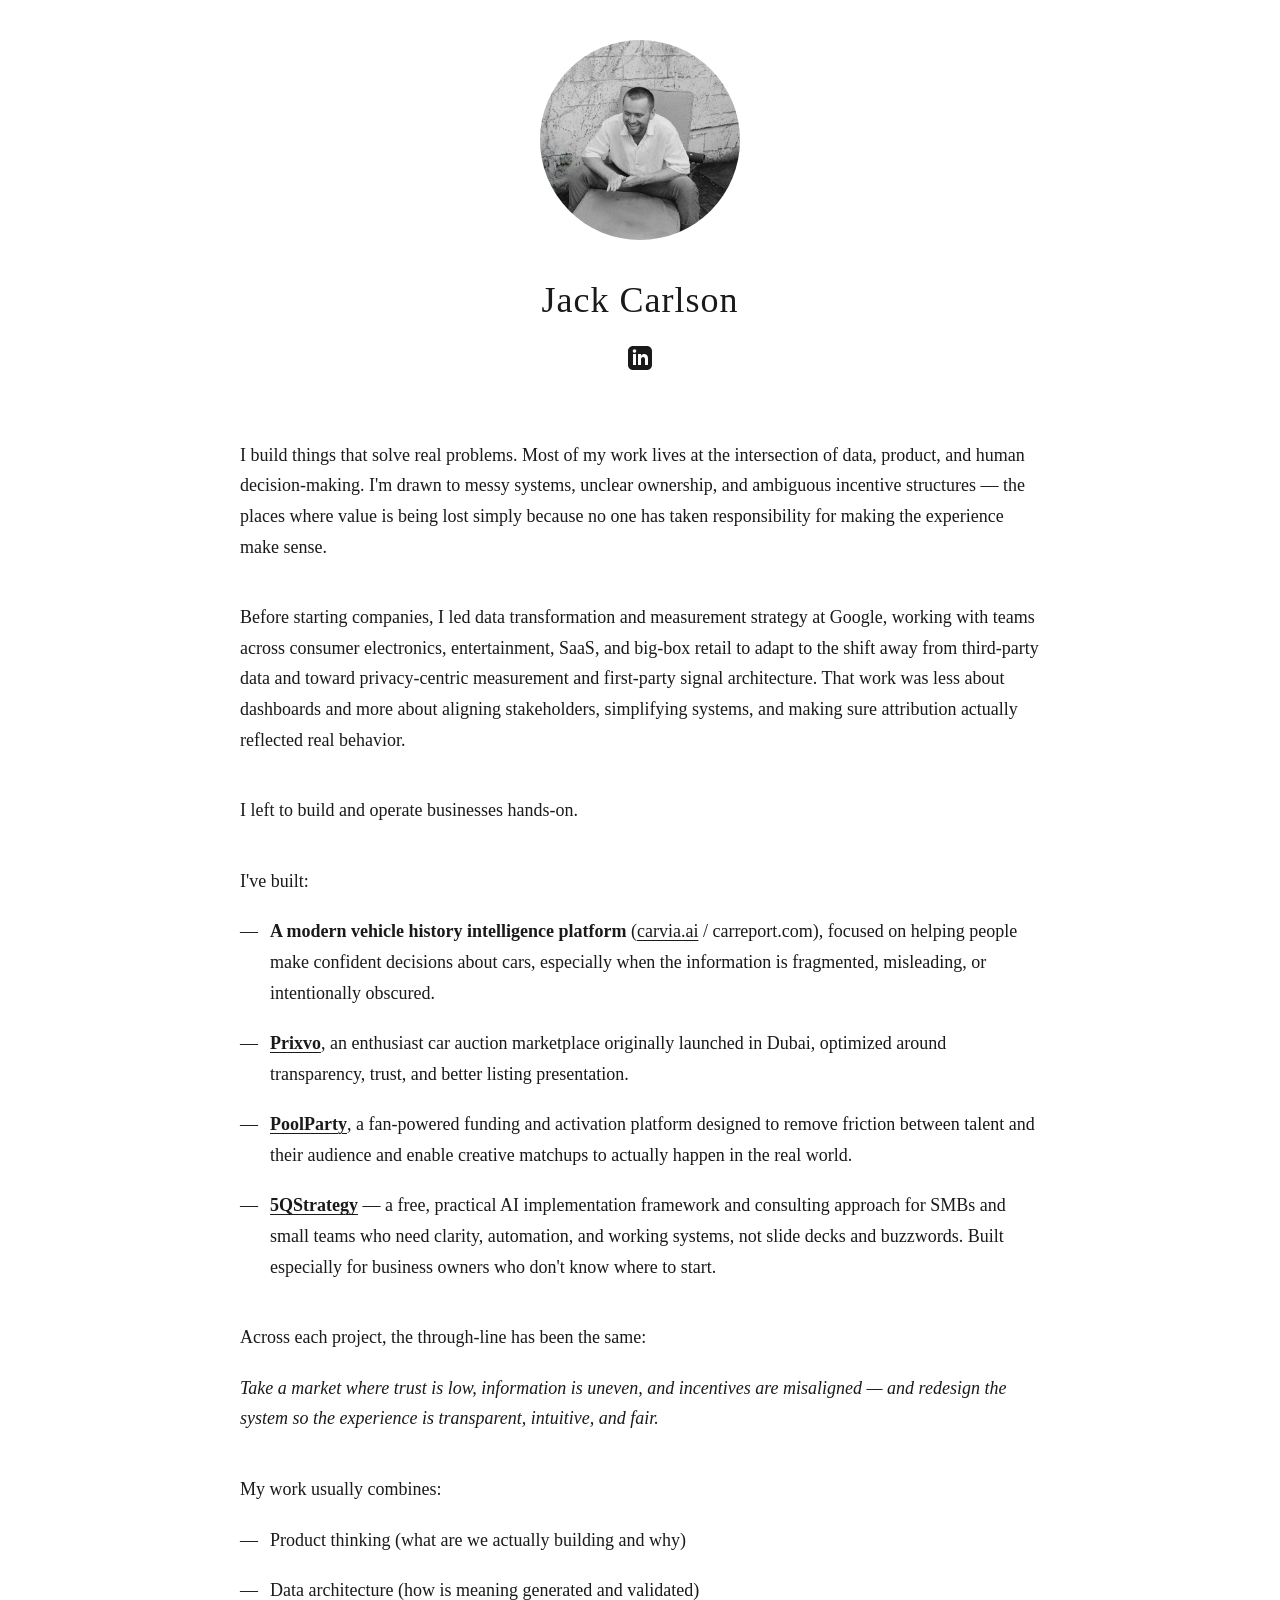
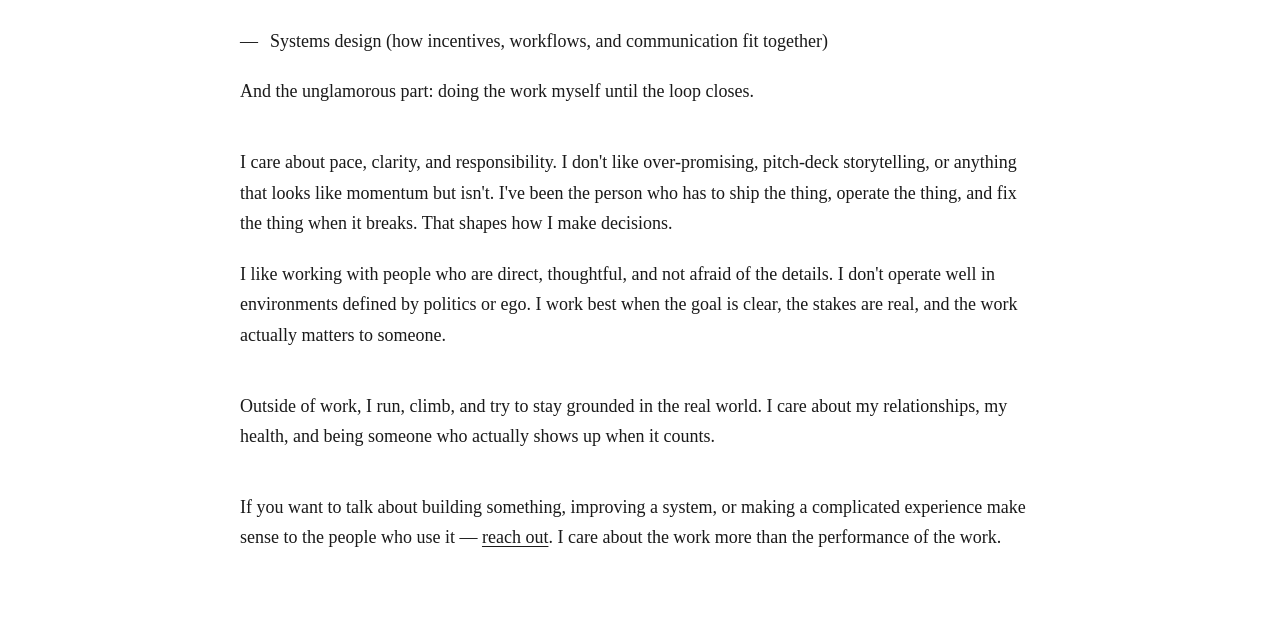
==== index.html @ dcb844e3 "Initial portfolio site" ====
<!DOCTYPE html>
<html lang="en">
  <head>
    <meta charset="UTF-8" />
    <meta name="viewport" content="width=device-width, initial-scale=1.0" />
    <title>Jack Carlson</title>
    <link rel="stylesheet" href="styles.css" />
  </head>
  <body>
    <header>
      <img src="images/jack-headshot.jpg" alt="Jack Carlson" class="headshot" />
      <h1>Jack Carlson</h1>
      <a
        href="https://www.linkedin.com/in/jackyoungcarlson/"
        target="_blank"
        rel="noopener noreferrer"
        class="linkedin-link"
        aria-label="LinkedIn profile"
      >
        <svg
          xmlns="http://www.w3.org/2000/svg"
          width="24"
          height="24"
          viewBox="0 0 24 24"
          fill="currentColor"
          class="linkedin-icon"
        >
          <path
            d="M19 0h-14c-2.761 0-5 2.239-5 5v14c0 2.761 2.239 5 5 5h14c2.762 0 5-2.239 5-5v-14c0-2.761-2.238-5-5-5zm-11 19h-3v-11h3v11zm-1.5-12.268c-.966 0-1.75-.79-1.75-1.764s.784-1.764 1.75-1.764 1.75.79 1.75 1.764-.783 1.764-1.75 1.764zm13.5 12.268h-3v-5.604c0-3.368-4-3.113-4 0v5.604h-3v-11h3v1.765c1.396-2.586 7-2.777 7 2.476v6.759z"
          />
        </svg>
      </a>
    </header>

    <main>
      <section class="intro">
        <p>
          I build things that solve real problems. Most of my work lives at the
          intersection of data, product, and human decision-making. I'm drawn to
          messy systems, unclear ownership, and ambiguous incentive structures —
          the places where value is being lost simply because no one has taken
          responsibility for making the experience make sense.
        </p>
      </section>

      <section class="experience">
        <p>
          Before starting companies, I led data transformation and measurement
          strategy at Google, working with teams across consumer electronics,
          entertainment, SaaS, and big-box retail to adapt to the shift away
          from third-party data and toward privacy-centric measurement and
          first-party signal architecture. That work was less about dashboards
          and more about aligning stakeholders, simplifying systems, and making
          sure attribution actually reflected real behavior.
        </p>
      </section>

      <section class="transition">
        <p>I left to build and operate businesses hands-on.</p>
      </section>

      <section class="projects">
        <p>I've built:</p>
        <ul>
          <li>
            <strong>A modern vehicle history intelligence platform</strong>
            (<a
              href="https://carvia.ai"
              target="_blank"
              rel="noopener noreferrer"
              >carvia.ai</a
            >
            / carreport.com), focused on helping people make confident decisions
            about cars, especially when the information is fragmented,
            misleading, or intentionally obscured.
          </li>
          <li>
            <strong
              ><a
                href="https://prixvo.com"
                target="_blank"
                rel="noopener noreferrer"
                >Prixvo</a
              ></strong
            >, an enthusiast car auction marketplace originally launched in
            Dubai, optimized around transparency, trust, and better listing
            presentation.
          </li>
          <li>
            <strong
              ><a
                href="https://gopoolparty.com"
                target="_blank"
                rel="noopener noreferrer"
                >PoolParty</a
              ></strong
            >, a fan-powered funding and activation platform designed to remove
            friction between talent and their audience and enable creative
            matchups to actually happen in the real world.
          </li>
          <li>
            <strong
              ><a
                href="https://5qstrategy.com"
                target="_blank"
                rel="noopener noreferrer"
                >5QStrategy</a
              ></strong
            >
            — a free, practical AI implementation framework and consulting approach
            for SMBs and small teams who need clarity, automation, and
            working systems, not slide decks and buzzwords. Built especially for business owners who don't know where to start.
          </li>
        </ul>
      </section>

      <section class="through-line">
        <p>Across each project, the through-line has been the same:</p>
        <p class="emphasis">
          Take a market where trust is low, information is uneven, and
          incentives are misaligned — and redesign the system so the experience
          is transparent, intuitive, and fair.
        </p>
      </section>

      <section class="work-approach">
        <p>My work usually combines:</p>
        <ul>
          <li>Product thinking (what are we actually building and why)</li>
          <li>Data architecture (how is meaning generated and validated)</li>
          <li>
            Systems design (how incentives, workflows, and communication fit
            together)
          </li>
        </ul>
        <p>
          And the unglamorous part: doing the work myself until the loop closes.
        </p>
      </section>

      <section class="values">
        <p>
          I care about pace, clarity, and responsibility. I don't like
          over-promising, pitch-deck storytelling, or anything that looks like
          momentum but isn't. I've been the person who has to ship the thing,
          operate the thing, and fix the thing when it breaks. That shapes how I
          make decisions.
        </p>
        <p>
          I like working with people who are direct, thoughtful, and not afraid
          of the details. I don't operate well in environments defined by
          politics or ego. I work best when the goal is clear, the stakes are
          real, and the work actually matters to someone.
        </p>
      </section>

      <section class="personal">
        <p>
          Outside of work, I run, climb, and try to stay grounded in the real
          world. I care about my relationships, my health, and being someone who
          actually shows up when it counts.
        </p>
      </section>

      <section class="contact">
        <p>
          If you want to talk about building something, improving a system, or
          making a complicated experience make sense to the people who use it —
          <a href="mailto:me@jackyoungcarlson.com">reach out</a>. I care about
          the work more than the performance of the work.
        </p>
      </section>
    </main>
  </body>
</html>
---- styles.css ----
* {
    margin: 0;
    padding: 0;
    box-sizing: border-box;
}

body {
    font-family: Georgia, "Times New Roman", serif;
    color: #1a1a1a;
    background-color: #fff;
    line-height: 1.7;
    font-size: 18px;
    padding: 40px 20px;
}

header {
    text-align: center;
    margin-bottom: 60px;
}

.headshot {
    width: 200px;
    height: 200px;
    border-radius: 50%;
    object-fit: cover;
    margin-bottom: 30px;
    display: block;
    margin-left: auto;
    margin-right: auto;
}

h1 {
    font-size: 36px;
    font-weight: normal;
    letter-spacing: 1px;
    margin-bottom: 15px;
}

.linkedin-link {
    display: inline-block;
    text-decoration: none;
    color: #1a1a1a;
    transition: opacity 0.2s ease;
}

.linkedin-link:hover {
    opacity: 0.7;
    text-decoration: none;
}

.linkedin-icon {
    display: block;
    margin: 0 auto;
}

main {
    max-width: 800px;
    margin: 0 auto;
}

section {
    margin-bottom: 40px;
}

p {
    margin-bottom: 20px;
    text-align: left;
}

p:last-child {
    margin-bottom: 0;
}

ul {
    list-style: none;
    margin-left: 0;
    margin-bottom: 20px;
}

ul li {
    margin-bottom: 20px;
    padding-left: 30px;
    position: relative;
}

ul li:before {
    content: "—";
    position: absolute;
    left: 0;
    color: #1a1a1a;
}

.emphasis {
    font-style: italic;
    margin-top: 15px;
}

a {
    color: #1a1a1a;
    text-decoration: underline;
    text-decoration-thickness: 1px;
    text-underline-offset: 3px;
}

a:hover {
    text-decoration-thickness: 2px;
}

@media (max-width: 768px) {
    body {
        font-size: 16px;
        padding: 30px 15px;
    }

    .headshot {
        width: 150px;
        height: 150px;
        margin-bottom: 25px;
    }

    h1 {
        font-size: 28px;
    }

    .linkedin-icon {
        width: 20px;
        height: 20px;
    }

    main {
        max-width: 100%;
    }

    section {
        margin-bottom: 35px;
    }
}
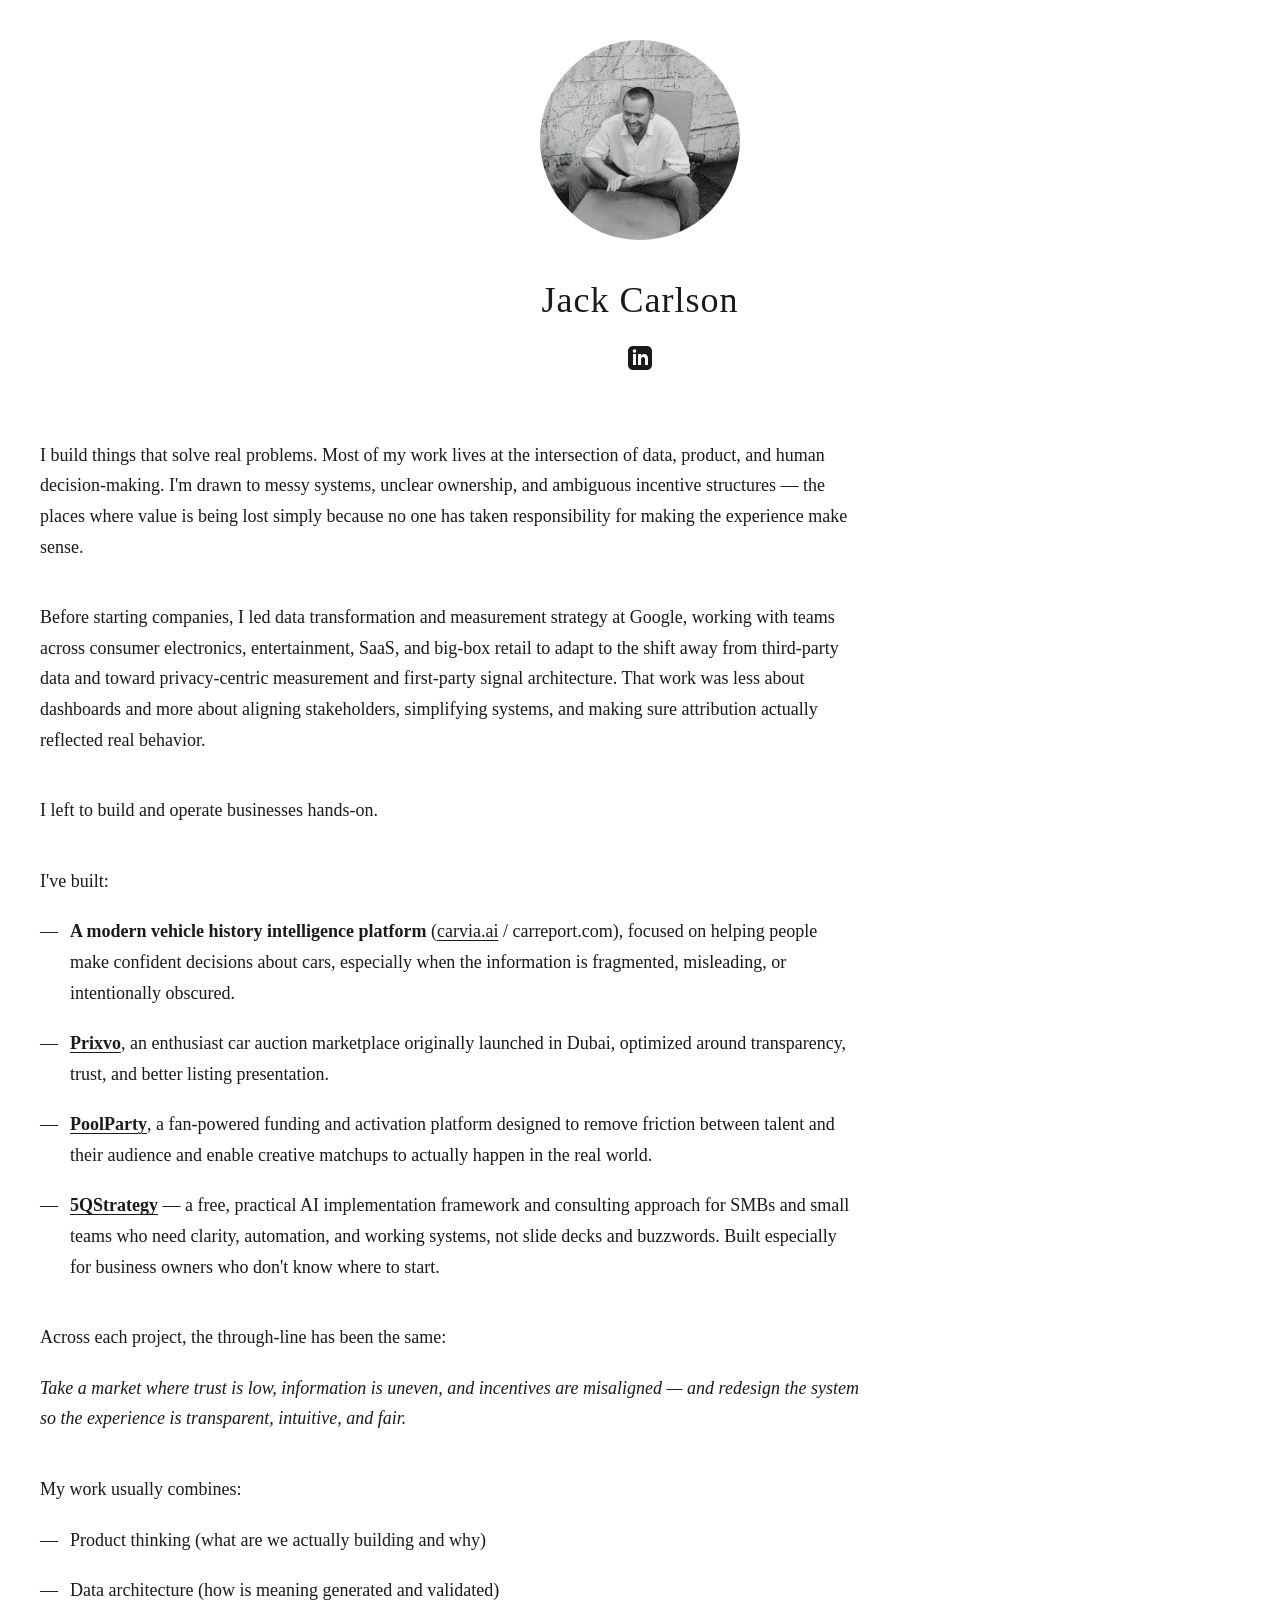
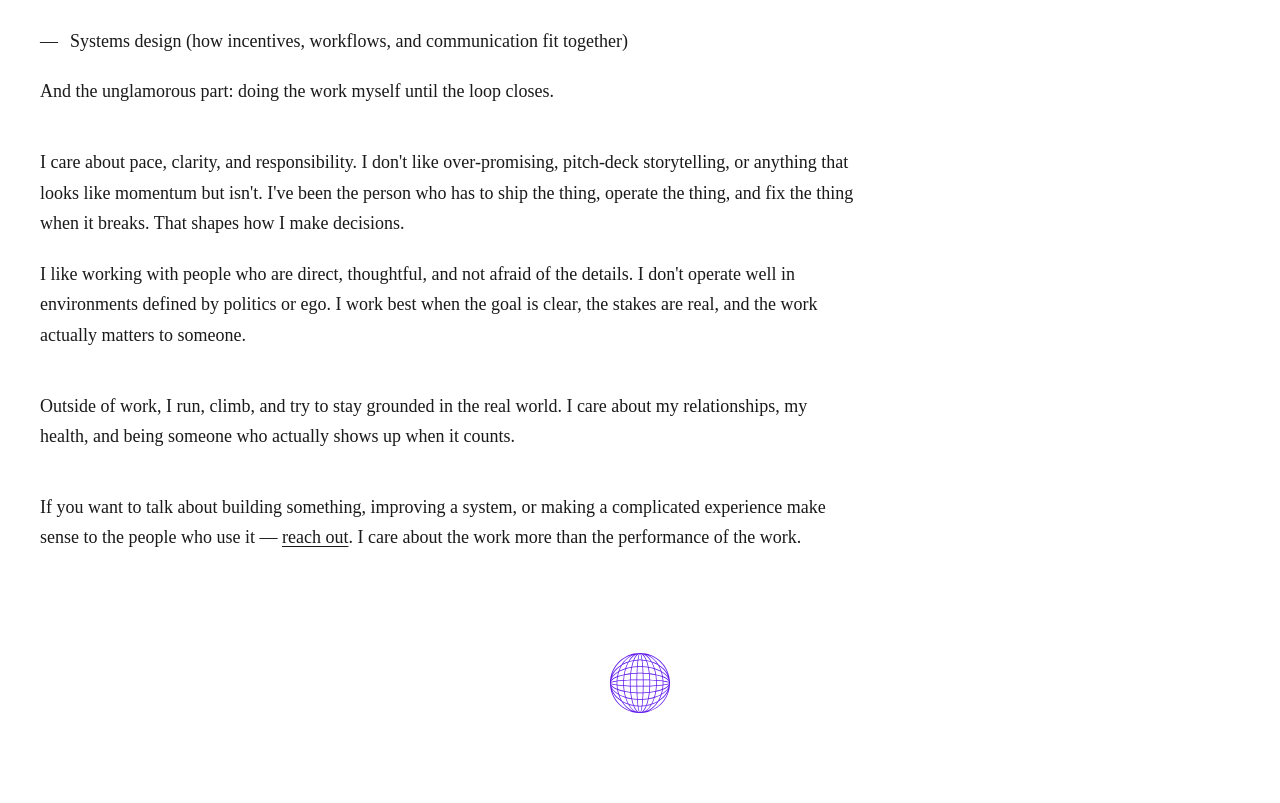
==== commit b70c2b87: "Refactor index.html structure, enhance styles, and add logo; include Vercel configuration files" ====
--- a/index.html
+++ b/index.html
@@ -4,6 +4,7 @@
     <meta charset="UTF-8" />
     <meta name="viewport" content="width=device-width, initial-scale=1.0" />
     <title>Jack Carlson</title>
+    <link rel="icon" type="image/png" href="favicon.png" />
     <link rel="stylesheet" href="styles.css" />
   </head>
   <body>
@@ -33,143 +34,174 @@
     </header>
 
     <main>
-      <section class="intro">
-        <p>
-          I build things that solve real problems. Most of my work lives at the
-          intersection of data, product, and human decision-making. I'm drawn to
-          messy systems, unclear ownership, and ambiguous incentive structures —
-          the places where value is being lost simply because no one has taken
-          responsibility for making the experience make sense.
-        </p>
-      </section>
-
-      <section class="experience">
-        <p>
-          Before starting companies, I led data transformation and measurement
-          strategy at Google, working with teams across consumer electronics,
-          entertainment, SaaS, and big-box retail to adapt to the shift away
-          from third-party data and toward privacy-centric measurement and
-          first-party signal architecture. That work was less about dashboards
-          and more about aligning stakeholders, simplifying systems, and making
-          sure attribution actually reflected real behavior.
-        </p>
-      </section>
-
-      <section class="transition">
-        <p>I left to build and operate businesses hands-on.</p>
-      </section>
-
-      <section class="projects">
-        <p>I've built:</p>
-        <ul>
-          <li>
-            <strong>A modern vehicle history intelligence platform</strong>
-            (<a
-              href="https://carvia.ai"
-              target="_blank"
-              rel="noopener noreferrer"
-              >carvia.ai</a
-            >
-            / carreport.com), focused on helping people make confident decisions
-            about cars, especially when the information is fragmented,
-            misleading, or intentionally obscured.
-          </li>
-          <li>
-            <strong
-              ><a
-                href="https://prixvo.com"
-                target="_blank"
-                rel="noopener noreferrer"
-                >Prixvo</a
-              ></strong
-            >, an enthusiast car auction marketplace originally launched in
-            Dubai, optimized around transparency, trust, and better listing
-            presentation.
-          </li>
-          <li>
-            <strong
-              ><a
-                href="https://gopoolparty.com"
-                target="_blank"
-                rel="noopener noreferrer"
-                >PoolParty</a
-              ></strong
-            >, a fan-powered funding and activation platform designed to remove
-            friction between talent and their audience and enable creative
-            matchups to actually happen in the real world.
-          </li>
-          <li>
-            <strong
-              ><a
-                href="https://5qstrategy.com"
-                target="_blank"
-                rel="noopener noreferrer"
-                >5QStrategy</a
-              ></strong
-            >
-            — a free, practical AI implementation framework and consulting approach
-            for SMBs and small teams who need clarity, automation, and
-            working systems, not slide decks and buzzwords. Built especially for business owners who don't know where to start.
-          </li>
-        </ul>
-      </section>
-
-      <section class="through-line">
-        <p>Across each project, the through-line has been the same:</p>
-        <p class="emphasis">
-          Take a market where trust is low, information is uneven, and
-          incentives are misaligned — and redesign the system so the experience
-          is transparent, intuitive, and fair.
-        </p>
-      </section>
-
-      <section class="work-approach">
-        <p>My work usually combines:</p>
-        <ul>
-          <li>Product thinking (what are we actually building and why)</li>
-          <li>Data architecture (how is meaning generated and validated)</li>
-          <li>
-            Systems design (how incentives, workflows, and communication fit
-            together)
-          </li>
-        </ul>
-        <p>
-          And the unglamorous part: doing the work myself until the loop closes.
-        </p>
-      </section>
-
-      <section class="values">
-        <p>
-          I care about pace, clarity, and responsibility. I don't like
-          over-promising, pitch-deck storytelling, or anything that looks like
-          momentum but isn't. I've been the person who has to ship the thing,
-          operate the thing, and fix the thing when it breaks. That shapes how I
-          make decisions.
-        </p>
-        <p>
-          I like working with people who are direct, thoughtful, and not afraid
-          of the details. I don't operate well in environments defined by
-          politics or ego. I work best when the goal is clear, the stakes are
-          real, and the work actually matters to someone.
-        </p>
-      </section>
-
-      <section class="personal">
-        <p>
-          Outside of work, I run, climb, and try to stay grounded in the real
-          world. I care about my relationships, my health, and being someone who
-          actually shows up when it counts.
-        </p>
-      </section>
-
-      <section class="contact">
-        <p>
-          If you want to talk about building something, improving a system, or
-          making a complicated experience make sense to the people who use it —
-          <a href="mailto:me@jackyoungcarlson.com">reach out</a>. I care about
-          the work more than the performance of the work.
-        </p>
-      </section>
+      <div class="content-wrapper">
+        <div class="content-column">
+          <section class="intro">
+            <p>
+              I build things that solve real problems. Most of my work lives at
+              the intersection of data, product, and human decision-making. I'm
+              drawn to messy systems, unclear ownership, and ambiguous incentive
+              structures — the places where value is being lost simply because
+              no one has taken responsibility for making the experience make
+              sense.
+            </p>
+          </section>
+
+          <section class="experience">
+            <p>
+              Before starting companies, I led data transformation and
+              measurement strategy at Google, working with teams across consumer
+              electronics, entertainment, SaaS, and big-box retail to adapt to
+              the shift away from third-party data and toward privacy-centric
+              measurement and first-party signal architecture. That work was
+              less about dashboards and more about aligning stakeholders,
+              simplifying systems, and making sure attribution actually
+              reflected real behavior.
+            </p>
+          </section>
+
+          <section class="transition">
+            <p>I left to build and operate businesses hands-on.</p>
+          </section>
+
+          <section class="projects">
+            <p>I've built:</p>
+            <ul>
+              <li>
+                <strong>A modern vehicle history intelligence platform</strong>
+                (<a
+                  href="https://carvia.ai"
+                  target="_blank"
+                  rel="noopener noreferrer"
+                  >carvia.ai</a
+                >
+                / carreport.com), focused on helping people make confident
+                decisions about cars, especially when the information is
+                fragmented, misleading, or intentionally obscured.
+              </li>
+              <li>
+                <strong
+                  ><a
+                    href="https://prixvo.com"
+                    target="_blank"
+                    rel="noopener noreferrer"
+                    >Prixvo</a
+                  ></strong
+                >, an enthusiast car auction marketplace originally launched in
+                Dubai, optimized around transparency, trust, and better listing
+                presentation.
+              </li>
+              <li>
+                <strong
+                  ><a
+                    href="https://gopoolparty.com"
+                    target="_blank"
+                    rel="noopener noreferrer"
+                    >PoolParty</a
+                  ></strong
+                >, a fan-powered funding and activation platform designed to
+                remove friction between talent and their audience and enable
+                creative matchups to actually happen in the real world.
+              </li>
+              <li>
+                <strong
+                  ><a
+                    href="https://5qstrategy.com"
+                    target="_blank"
+                    rel="noopener noreferrer"
+                    >5QStrategy</a
+                  ></strong
+                >
+                — a free, practical AI implementation framework and consulting
+                approach for SMBs and small teams who need clarity, automation,
+                and working systems, not slide decks and buzzwords. Built
+                especially for business owners who don't know where to start.
+              </li>
+            </ul>
+          </section>
+
+          <section class="through-line">
+            <p>Across each project, the through-line has been the same:</p>
+            <p class="emphasis">
+              Take a market where trust is low, information is uneven, and
+              incentives are misaligned — and redesign the system so the
+              experience is transparent, intuitive, and fair.
+            </p>
+          </section>
+
+          <section class="work-approach">
+            <p>My work usually combines:</p>
+            <ul>
+              <li>Product thinking (what are we actually building and why)</li>
+              <li>
+                Data architecture (how is meaning generated and validated)
+              </li>
+              <li>
+                Systems design (how incentives, workflows, and communication fit
+                together)
+              </li>
+            </ul>
+            <p>
+              And the unglamorous part: doing the work myself until the loop
+              closes.
+            </p>
+          </section>
+
+          <section class="values">
+            <p>
+              I care about pace, clarity, and responsibility. I don't like
+              over-promising, pitch-deck storytelling, or anything that looks
+              like momentum but isn't. I've been the person who has to ship the
+              thing, operate the thing, and fix the thing when it breaks. That
+              shapes how I make decisions.
+            </p>
+            <p>
+              I like working with people who are direct, thoughtful, and not
+              afraid of the details. I don't operate well in environments
+              defined by politics or ego. I work best when the goal is clear,
+              the stakes are real, and the work actually matters to someone.
+            </p>
+          </section>
+
+          <section class="personal">
+            <p>
+              Outside of work, I run, climb, and try to stay grounded in the
+              real world. I care about my relationships, my health, and being
+              someone who actually shows up when it counts.
+            </p>
+          </section>
+
+          <section class="contact">
+            <p>
+              If you want to talk about building something, improving a system,
+              or making a complicated experience make sense to the people who
+              use it —
+              <a href="mailto:me@jackyoungcarlson.com">reach out</a>. I care
+              about the work more than the performance of the work.
+            </p>
+          </section>
+        </div>
+
+        <aside class="spotify-sidebar">
+          <div class="spotify-player">
+            <iframe
+              data-testid="embed-iframe"
+              style="border-radius: 12px"
+              src="https://open.spotify.com/embed/playlist/7G6Olj6FdabKcpLM0HSKh6?utm_source=generator&theme=0"
+              width="100%"
+              height="352"
+              frameborder="0"
+              allowfullscreen=""
+              allow="autoplay; clipboard-write; encrypted-media; fullscreen; picture-in-picture"
+              loading="lazy"
+            ></iframe>
+          </div>
+        </aside>
+      </div>
+
+      <div class="logo-container">
+        <img src="images/logo.svg" alt="Logo" class="logo" />
+      </div>
     </main>
   </body>
 </html>
--- a/styles.css
+++ b/styles.css
@@ -1,138 +1,215 @@
 * {
-    margin: 0;
-    padding: 0;
-    box-sizing: border-box;
+  margin: 0;
+  padding: 0;
+  box-sizing: border-box;
 }
 
 body {
-    font-family: Georgia, "Times New Roman", serif;
-    color: #1a1a1a;
-    background-color: #fff;
-    line-height: 1.7;
-    font-size: 18px;
-    padding: 40px 20px;
+  font-family: Georgia, "Times New Roman", serif;
+  color: #1a1a1a;
+  background-color: #fff;
+  line-height: 1.7;
+  font-size: 18px;
+  padding: 40px 20px;
 }
 
 header {
-    text-align: center;
-    margin-bottom: 60px;
+  text-align: center;
+  margin-bottom: 60px;
 }
 
 .headshot {
-    width: 200px;
-    height: 200px;
-    border-radius: 50%;
-    object-fit: cover;
-    margin-bottom: 30px;
-    display: block;
-    margin-left: auto;
-    margin-right: auto;
+  width: 200px;
+  height: 200px;
+  border-radius: 50%;
+  object-fit: cover;
+  margin-bottom: 30px;
+  display: block;
+  margin-left: auto;
+  margin-right: auto;
 }
 
 h1 {
-    font-size: 36px;
-    font-weight: normal;
-    letter-spacing: 1px;
-    margin-bottom: 15px;
+  font-size: 36px;
+  font-weight: normal;
+  letter-spacing: 1px;
+  margin-bottom: 15px;
 }
 
 .linkedin-link {
-    display: inline-block;
-    text-decoration: none;
-    color: #1a1a1a;
-    transition: opacity 0.2s ease;
+  display: inline-block;
+  text-decoration: none;
+  color: #1a1a1a;
+  transition: opacity 0.2s ease;
 }
 
 .linkedin-link:hover {
-    opacity: 0.7;
-    text-decoration: none;
+  opacity: 0.7;
+  text-decoration: none;
 }
 
 .linkedin-icon {
-    display: block;
-    margin: 0 auto;
+  display: block;
+  margin: 0 auto;
 }
 
 main {
-    max-width: 800px;
-    margin: 0 auto;
+  max-width: 1200px;
+  margin: 0 auto;
+}
+
+.content-wrapper {
+  display: flex;
+  gap: 40px;
+  align-items: flex-start;
+}
+
+.content-column {
+  flex: 1;
+  min-width: 0;
 }
 
 section {
-    margin-bottom: 40px;
+  margin-bottom: 40px;
 }
 
 p {
-    margin-bottom: 20px;
-    text-align: left;
+  margin-bottom: 20px;
+  text-align: left;
 }
 
 p:last-child {
-    margin-bottom: 0;
+  margin-bottom: 0;
 }
 
 ul {
-    list-style: none;
-    margin-left: 0;
-    margin-bottom: 20px;
+  list-style: none;
+  margin-left: 0;
+  margin-bottom: 20px;
 }
 
 ul li {
-    margin-bottom: 20px;
-    padding-left: 30px;
-    position: relative;
+  margin-bottom: 20px;
+  padding-left: 30px;
+  position: relative;
 }
 
 ul li:before {
-    content: "—";
-    position: absolute;
-    left: 0;
-    color: #1a1a1a;
+  content: "—";
+  position: absolute;
+  left: 0;
+  color: #1a1a1a;
 }
 
 .emphasis {
-    font-style: italic;
-    margin-top: 15px;
+  font-style: italic;
+  margin-top: 15px;
 }
 
 a {
-    color: #1a1a1a;
-    text-decoration: underline;
-    text-decoration-thickness: 1px;
-    text-underline-offset: 3px;
+  color: #1a1a1a;
+  text-decoration: underline;
+  text-decoration-thickness: 1px;
+  text-underline-offset: 3px;
 }
 
 a:hover {
-    text-decoration-thickness: 2px;
+  text-decoration-thickness: 2px;
+}
+
+.logo-container {
+  text-align: center;
+  margin-top: 60px;
+  margin-bottom: 40px;
+}
+
+.logo {
+  width: 60px;
+  height: 60px;
+  display: inline-block;
+  cursor: pointer;
+  transform-style: preserve-3d;
+}
+
+.logo:hover {
+  animation: horizontal-spin 4s linear infinite;
+}
+
+@keyframes horizontal-spin {
+  from {
+    transform: rotateY(0deg);
+  }
+  to {
+    transform: rotateY(360deg);
+  }
+}
+
+.spotify-sidebar {
+  flex-shrink: 0;
+  width: 340px;
+  position: sticky;
+  top: 20px;
+  align-self: flex-start;
+}
+
+.spotify-player {
+  margin: 0;
+}
+
+.spotify-iframe {
+  width: 100%;
+  max-width: 100%;
+  border: none;
+  display: block;
+}
+
+@media (max-width: 1024px) {
+  .content-wrapper {
+    flex-direction: column;
+    gap: 30px;
+  }
+
+  .spotify-sidebar {
+    width: 100%;
+    position: static;
+    order: -1;
+  }
 }
 
 @media (max-width: 768px) {
-    body {
-        font-size: 16px;
-        padding: 30px 15px;
-    }
-
-    .headshot {
-        width: 150px;
-        height: 150px;
-        margin-bottom: 25px;
-    }
-
-    h1 {
-        font-size: 28px;
-    }
-
-    .linkedin-icon {
-        width: 20px;
-        height: 20px;
-    }
-
-    main {
-        max-width: 100%;
-    }
-
-    section {
-        margin-bottom: 35px;
-    }
-}
-
+  body {
+    font-size: 16px;
+    padding: 30px 15px;
+  }
+
+  .headshot {
+    width: 150px;
+    height: 150px;
+    margin-bottom: 25px;
+  }
+
+  h1 {
+    font-size: 28px;
+  }
+
+  .linkedin-icon {
+    width: 20px;
+    height: 20px;
+  }
+
+  main {
+    max-width: 100%;
+  }
+
+  .content-wrapper {
+    gap: 25px;
+  }
+
+  section {
+    margin-bottom: 35px;
+  }
+
+  .spotify-iframe {
+    height: 352px;
+  }
+}
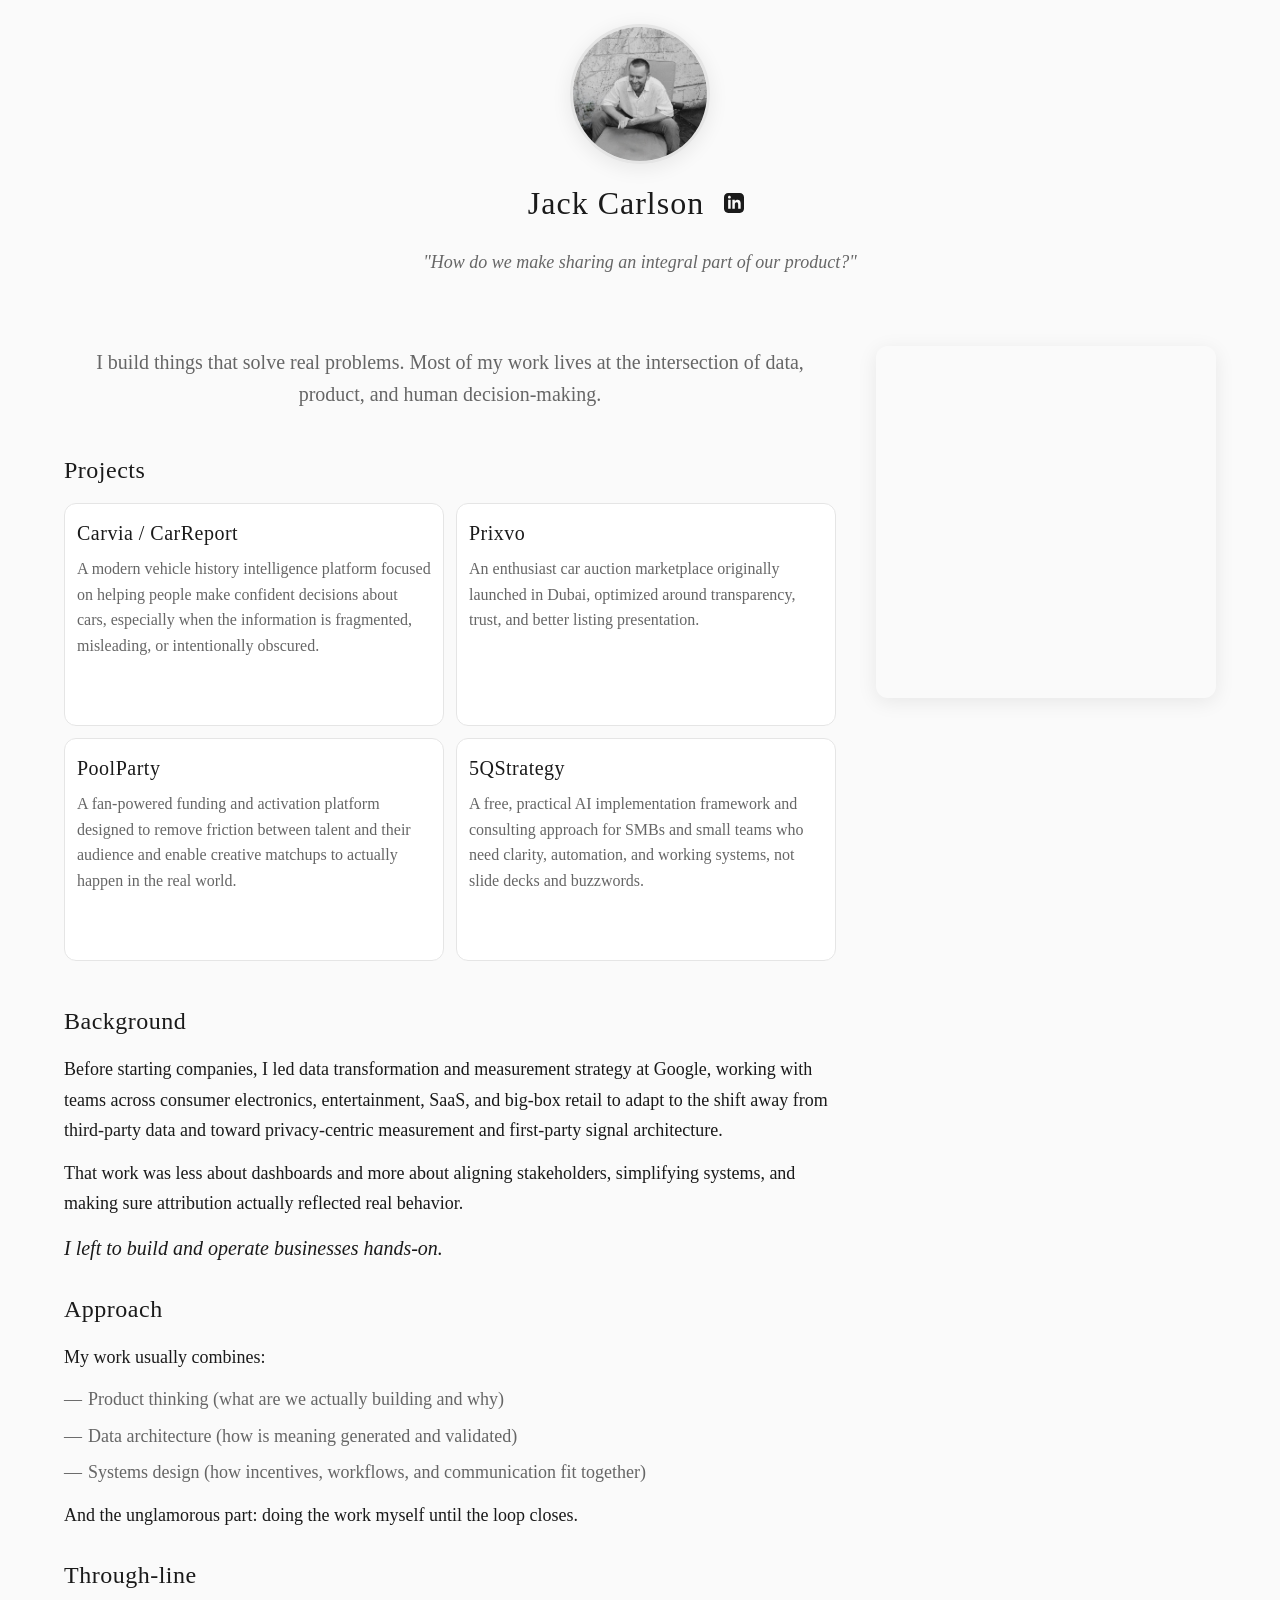
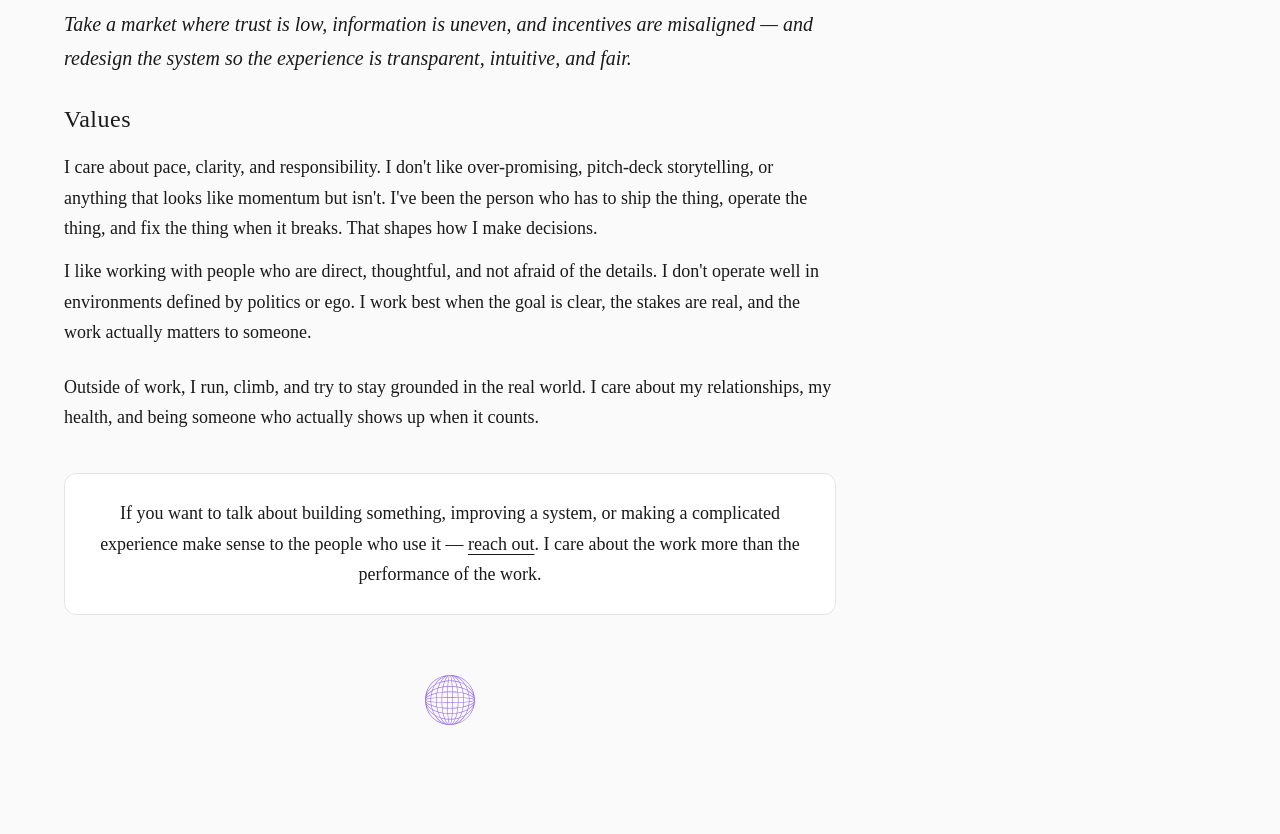
==== commit 037f0f7a: "Refactor index.html and styles.css to improve layout and design; add project gallery and dynamic quo" ====
--- a/index.html
+++ b/index.html
@@ -9,169 +9,251 @@
   </head>
   <body>
     <header>
-      <img src="images/jack-headshot.jpg" alt="Jack Carlson" class="headshot" />
-      <h1>Jack Carlson</h1>
-      <a
-        href="https://www.linkedin.com/in/jackyoungcarlson/"
-        target="_blank"
-        rel="noopener noreferrer"
-        class="linkedin-link"
-        aria-label="LinkedIn profile"
-      >
-        <svg
-          xmlns="http://www.w3.org/2000/svg"
-          width="24"
-          height="24"
-          viewBox="0 0 24 24"
-          fill="currentColor"
-          class="linkedin-icon"
-        >
-          <path
-            d="M19 0h-14c-2.761 0-5 2.239-5 5v14c0 2.761 2.239 5 5 5h14c2.762 0 5-2.239 5-5v-14c0-2.761-2.238-5-5-5zm-11 19h-3v-11h3v11zm-1.5-12.268c-.966 0-1.75-.79-1.75-1.764s.784-1.764 1.75-1.764 1.75.79 1.75 1.764-.783 1.764-1.75 1.764zm13.5 12.268h-3v-5.604c0-3.368-4-3.113-4 0v5.604h-3v-11h3v1.765c1.396-2.586 7-2.777 7 2.476v6.759z"
-          />
-        </svg>
-      </a>
+      <div class="header-content">
+        <img
+          src="images/jack-headshot.jpg"
+          alt="Jack Carlson"
+          class="headshot"
+        />
+        <div class="header-text">
+          <h1>Jack Carlson</h1>
+          <a
+            href="https://www.linkedin.com/in/jackyoungcarlson/"
+            target="_blank"
+            rel="noopener noreferrer"
+            class="linkedin-link"
+            aria-label="LinkedIn profile"
+          >
+            <svg
+              xmlns="http://www.w3.org/2000/svg"
+              width="20"
+              height="20"
+              viewBox="0 0 24 24"
+              fill="currentColor"
+              class="linkedin-icon"
+            >
+              <path
+                d="M19 0h-14c-2.761 0-5 2.239-5 5v14c0 2.761 2.239 5 5 5h14c2.762 0 5-2.239 5-5v-14c0-2.761-2.238-5-5-5zm-11 19h-3v-11h3v11zm-1.5-12.268c-.966 0-1.75-.79-1.75-1.764s.784-1.764 1.75-1.764 1.75.79 1.75 1.764-.783 1.764-1.75 1.764zm13.5 12.268h-3v-5.604c0-3.368-4-3.113-4 0v5.604h-3v-11h3v1.765c1.396-2.586 7-2.777 7 2.476v6.759z"
+              />
+            </svg>
+          </a>
+        </div>
+        <div class="quote-container">
+          <p class="quote-text" id="quote-text"></p>
+        </div>
+      </div>
     </header>
 
     <main>
       <div class="content-wrapper">
-        <div class="content-column">
-          <section class="intro">
-            <p>
+        <div class="main-content">
+          <section class="intro-section">
+            <p class="intro-text">
               I build things that solve real problems. Most of my work lives at
-              the intersection of data, product, and human decision-making. I'm
-              drawn to messy systems, unclear ownership, and ambiguous incentive
-              structures — the places where value is being lost simply because
-              no one has taken responsibility for making the experience make
-              sense.
+              the intersection of data, product, and human decision-making.
             </p>
           </section>
 
-          <section class="experience">
-            <p>
-              Before starting companies, I led data transformation and
-              measurement strategy at Google, working with teams across consumer
-              electronics, entertainment, SaaS, and big-box retail to adapt to
-              the shift away from third-party data and toward privacy-centric
-              measurement and first-party signal architecture. That work was
-              less about dashboards and more about aligning stakeholders,
-              simplifying systems, and making sure attribution actually
-              reflected real behavior.
-            </p>
+          <section class="projects-gallery">
+            <h2 class="section-title">Projects</h2>
+            <div class="projects-grid">
+              <article class="project-card">
+                <div class="project-content">
+                  <h3 class="project-title">
+                    <a
+                      href="https://carvia.ai"
+                      target="_blank"
+                      rel="noopener noreferrer"
+                    >
+                      Carvia / CarReport
+                    </a>
+                  </h3>
+                  <p class="project-description">
+                    A modern vehicle history intelligence platform focused on
+                    helping people make confident decisions about cars,
+                    especially when the information is fragmented, misleading,
+                    or intentionally obscured.
+                  </p>
+                  <div class="project-link">
+                    <a
+                      href="https://carvia.ai"
+                      target="_blank"
+                      rel="noopener noreferrer"
+                    >
+                      Visit site →
+                    </a>
+                  </div>
+                </div>
+              </article>
+
+              <article class="project-card">
+                <div class="project-content">
+                  <h3 class="project-title">
+                    <a
+                      href="https://prixvo.com"
+                      target="_blank"
+                      rel="noopener noreferrer"
+                    >
+                      Prixvo
+                    </a>
+                  </h3>
+                  <p class="project-description">
+                    An enthusiast car auction marketplace originally launched in
+                    Dubai, optimized around transparency, trust, and better
+                    listing presentation.
+                  </p>
+                  <div class="project-link">
+                    <a
+                      href="https://prixvo.com"
+                      target="_blank"
+                      rel="noopener noreferrer"
+                    >
+                      Visit site →
+                    </a>
+                  </div>
+                </div>
+              </article>
+
+              <article class="project-card">
+                <div class="project-content">
+                  <h3 class="project-title">
+                    <a
+                      href="https://gopoolparty.com"
+                      target="_blank"
+                      rel="noopener noreferrer"
+                    >
+                      PoolParty
+                    </a>
+                  </h3>
+                  <p class="project-description">
+                    A fan-powered funding and activation platform designed to
+                    remove friction between talent and their audience and enable
+                    creative matchups to actually happen in the real world.
+                  </p>
+                  <div class="project-link">
+                    <a
+                      href="https://gopoolparty.com"
+                      target="_blank"
+                      rel="noopener noreferrer"
+                    >
+                      Visit site →
+                    </a>
+                  </div>
+                </div>
+              </article>
+
+              <article class="project-card">
+                <div class="project-content">
+                  <h3 class="project-title">
+                    <a
+                      href="https://5qstrategy.com"
+                      target="_blank"
+                      rel="noopener noreferrer"
+                    >
+                      5QStrategy
+                    </a>
+                  </h3>
+                  <p class="project-description">
+                    A free, practical AI implementation framework and consulting
+                    approach for SMBs and small teams who need clarity,
+                    automation, and working systems, not slide decks and
+                    buzzwords.
+                  </p>
+                  <div class="project-link">
+                    <a
+                      href="https://5qstrategy.com"
+                      target="_blank"
+                      rel="noopener noreferrer"
+                    >
+                      Visit site →
+                    </a>
+                  </div>
+                </div>
+              </article>
+            </div>
           </section>
 
-          <section class="transition">
-            <p>I left to build and operate businesses hands-on.</p>
+          <section class="about-section">
+            <div class="about-content">
+              <div class="about-block">
+                <h2 class="section-title">Background</h2>
+                <p>
+                  Before starting companies, I led data transformation and
+                  measurement strategy at Google, working with teams across
+                  consumer electronics, entertainment, SaaS, and big-box retail
+                  to adapt to the shift away from third-party data and toward
+                  privacy-centric measurement and first-party signal
+                  architecture.
+                </p>
+                <p>
+                  That work was less about dashboards and more about aligning
+                  stakeholders, simplifying systems, and making sure attribution
+                  actually reflected real behavior.
+                </p>
+                <p class="emphasis">
+                  I left to build and operate businesses hands-on.
+                </p>
+              </div>
+
+              <div class="about-block">
+                <h2 class="section-title">Approach</h2>
+                <p>My work usually combines:</p>
+                <ul>
+                  <li>
+                    Product thinking (what are we actually building and why)
+                  </li>
+                  <li>
+                    Data architecture (how is meaning generated and validated)
+                  </li>
+                  <li>
+                    Systems design (how incentives, workflows, and communication
+                    fit together)
+                  </li>
+                </ul>
+                <p>
+                  And the unglamorous part: doing the work myself until the loop
+                  closes.
+                </p>
+              </div>
+
+              <div class="about-block">
+                <h2 class="section-title">Through-line</h2>
+                <p class="emphasis">
+                  Take a market where trust is low, information is uneven, and
+                  incentives are misaligned — and redesign the system so the
+                  experience is transparent, intuitive, and fair.
+                </p>
+              </div>
+
+              <div class="about-block">
+                <h2 class="section-title">Values</h2>
+                <p>
+                  I care about pace, clarity, and responsibility. I don't like
+                  over-promising, pitch-deck storytelling, or anything that
+                  looks like momentum but isn't. I've been the person who has to
+                  ship the thing, operate the thing, and fix the thing when it
+                  breaks. That shapes how I make decisions.
+                </p>
+                <p>
+                  I like working with people who are direct, thoughtful, and not
+                  afraid of the details. I don't operate well in environments
+                  defined by politics or ego. I work best when the goal is
+                  clear, the stakes are real, and the work actually matters to
+                  someone.
+                </p>
+              </div>
+
+              <div class="about-block">
+                <p>
+                  Outside of work, I run, climb, and try to stay grounded in the
+                  real world. I care about my relationships, my health, and
+                  being someone who actually shows up when it counts.
+                </p>
+              </div>
+            </div>
           </section>
 
-          <section class="projects">
-            <p>I've built:</p>
-            <ul>
-              <li>
-                <strong>A modern vehicle history intelligence platform</strong>
-                (<a
-                  href="https://carvia.ai"
-                  target="_blank"
-                  rel="noopener noreferrer"
-                  >carvia.ai</a
-                >
-                / carreport.com), focused on helping people make confident
-                decisions about cars, especially when the information is
-                fragmented, misleading, or intentionally obscured.
-              </li>
-              <li>
-                <strong
-                  ><a
-                    href="https://prixvo.com"
-                    target="_blank"
-                    rel="noopener noreferrer"
-                    >Prixvo</a
-                  ></strong
-                >, an enthusiast car auction marketplace originally launched in
-                Dubai, optimized around transparency, trust, and better listing
-                presentation.
-              </li>
-              <li>
-                <strong
-                  ><a
-                    href="https://gopoolparty.com"
-                    target="_blank"
-                    rel="noopener noreferrer"
-                    >PoolParty</a
-                  ></strong
-                >, a fan-powered funding and activation platform designed to
-                remove friction between talent and their audience and enable
-                creative matchups to actually happen in the real world.
-              </li>
-              <li>
-                <strong
-                  ><a
-                    href="https://5qstrategy.com"
-                    target="_blank"
-                    rel="noopener noreferrer"
-                    >5QStrategy</a
-                  ></strong
-                >
-                — a free, practical AI implementation framework and consulting
-                approach for SMBs and small teams who need clarity, automation,
-                and working systems, not slide decks and buzzwords. Built
-                especially for business owners who don't know where to start.
-              </li>
-            </ul>
-          </section>
-
-          <section class="through-line">
-            <p>Across each project, the through-line has been the same:</p>
-            <p class="emphasis">
-              Take a market where trust is low, information is uneven, and
-              incentives are misaligned — and redesign the system so the
-              experience is transparent, intuitive, and fair.
-            </p>
-          </section>
-
-          <section class="work-approach">
-            <p>My work usually combines:</p>
-            <ul>
-              <li>Product thinking (what are we actually building and why)</li>
-              <li>
-                Data architecture (how is meaning generated and validated)
-              </li>
-              <li>
-                Systems design (how incentives, workflows, and communication fit
-                together)
-              </li>
-            </ul>
-            <p>
-              And the unglamorous part: doing the work myself until the loop
-              closes.
-            </p>
-          </section>
-
-          <section class="values">
-            <p>
-              I care about pace, clarity, and responsibility. I don't like
-              over-promising, pitch-deck storytelling, or anything that looks
-              like momentum but isn't. I've been the person who has to ship the
-              thing, operate the thing, and fix the thing when it breaks. That
-              shapes how I make decisions.
-            </p>
-            <p>
-              I like working with people who are direct, thoughtful, and not
-              afraid of the details. I don't operate well in environments
-              defined by politics or ego. I work best when the goal is clear,
-              the stakes are real, and the work actually matters to someone.
-            </p>
-          </section>
-
-          <section class="personal">
-            <p>
-              Outside of work, I run, climb, and try to stay grounded in the
-              real world. I care about my relationships, my health, and being
-              someone who actually shows up when it counts.
-            </p>
-          </section>
-
-          <section class="contact">
+          <section class="contact-section">
             <p>
               If you want to talk about building something, improving a system,
               or making a complicated experience make sense to the people who
@@ -180,6 +262,10 @@
               about the work more than the performance of the work.
             </p>
           </section>
+
+          <div class="logo-container">
+            <img src="images/logo.svg" alt="Logo" class="logo" />
+          </div>
         </div>
 
         <aside class="spotify-sidebar">
@@ -198,10 +284,60 @@
           </div>
         </aside>
       </div>
-
-      <div class="logo-container">
-        <img src="images/logo.svg" alt="Logo" class="logo" />
-      </div>
     </main>
+
+    <script>
+      const quotes = [
+        "A fool and his money are soon parted.",
+        "It's in all the slimming magazines",
+        "Once we get 1 million in sales let's get matching Ferraris",
+        "Great art doesn't follow tastes it stretches them",
+        "The most important pieces of storytelling: intention and obstacle and have stakes if they don't know what's at stake they won't be interested",
+        "The best pizza is the one you have",
+        "Winners simply do what losers aren't willing to do",
+        "If I were to step down and pass on the company tomorrow, what's the first thing the next CEO would change? - hotshot rule",
+        "About whose opinion do I care?",
+        "Get in get it done get it done right and get out",
+        "People think I'm a gambler. I've never gambled in my life. To me, a gambler is someone who plays slot machines. I prefer to own the slot machines. It's very good business being the house.",
+        "First last, best worst, weirdest",
+        "How do we make sharing an integral part of our product?",
+        "Write your story, then make it happen",
+        "The only good positioning is counter positioning",
+        "Life is suffering, find the thing worth suffering for",
+        "Nature optimizes for the whole",
+        "Shake em, this pissing contest is over",
+      ];
+
+      let currentQuoteIndex = -1;
+
+      function getRandomQuote() {
+        let newIndex;
+        do {
+          newIndex = Math.floor(Math.random() * quotes.length);
+        } while (newIndex === currentQuoteIndex && quotes.length > 1);
+        currentQuoteIndex = newIndex;
+        return quotes[newIndex];
+      }
+
+      function showQuote() {
+        const quoteElement = document.getElementById("quote-text");
+        quoteElement.style.opacity = "0";
+        quoteElement.style.transform = "translateY(10px)";
+
+        setTimeout(() => {
+          const quote = getRandomQuote();
+          quoteElement.textContent = `"${quote}"`;
+          quoteElement.style.opacity = "1";
+          quoteElement.style.transform = "translateY(0)";
+        }, 300);
+      }
+
+      // Show initial quote
+      document.addEventListener("DOMContentLoaded", () => {
+        showQuote();
+        // Change quote every 8 seconds
+        setInterval(showQuote, 8000);
+      });
+    </script>
   </body>
 </html>
--- a/styles.css
+++ b/styles.css
@@ -4,146 +4,154 @@
   box-sizing: border-box;
 }
 
+:root {
+  --color-bg: #fafafa;
+  --color-text: #1a1a1a;
+  --color-text-light: #666;
+  --color-border: #e5e5e5;
+  --color-accent: #1a1a1a;
+  --color-card-bg: #ffffff;
+  --spacing-xs: 6px;
+  --spacing-sm: 12px;
+  --spacing-md: 24px;
+  --spacing-lg: 40px;
+  --spacing-xl: 60px;
+  --border-radius: 12px;
+  --transition: all 0.3s cubic-bezier(0.4, 0, 0.2, 1);
+}
+
 body {
   font-family: Georgia, "Times New Roman", serif;
-  color: #1a1a1a;
-  background-color: #fff;
+  color: var(--color-text);
+  background-color: var(--color-bg);
   line-height: 1.7;
   font-size: 18px;
-  padding: 40px 20px;
-}
-
+  padding: 0;
+  -webkit-font-smoothing: antialiased;
+  -moz-osx-font-smoothing: grayscale;
+}
+
+/* Header */
 header {
+  padding: var(--spacing-md) var(--spacing-md);
   text-align: center;
-  margin-bottom: 60px;
+  margin-bottom: var(--spacing-lg);
+  animation: fadeInUp 0.8s ease-out;
+}
+
+.header-content {
+  max-width: 600px;
+  margin: 0 auto;
 }
 
 .headshot {
-  width: 200px;
-  height: 200px;
+  width: 140px;
+  height: 140px;
   border-radius: 50%;
   object-fit: cover;
-  margin-bottom: 30px;
+  margin-bottom: var(--spacing-sm);
   display: block;
   margin-left: auto;
   margin-right: auto;
+  border: 3px solid var(--color-border);
+  transition: var(--transition);
+  box-shadow: 0 4px 20px rgba(0, 0, 0, 0.08);
+}
+
+.headshot:hover {
+  transform: scale(1.05);
+  box-shadow: 0 8px 30px rgba(0, 0, 0, 0.12);
+}
+
+.header-text {
+  display: flex;
+  align-items: center;
+  justify-content: center;
+  gap: var(--spacing-sm);
 }
 
 h1 {
-  font-size: 36px;
+  font-size: 32px;
   font-weight: normal;
   letter-spacing: 1px;
-  margin-bottom: 15px;
+  margin: 0;
+  color: var(--color-text);
 }
 
 .linkedin-link {
-  display: inline-block;
+  display: inline-flex;
+  align-items: center;
+  justify-content: center;
+  width: 36px;
+  height: 36px;
+  border-radius: 50%;
+  color: var(--color-text);
   text-decoration: none;
-  color: #1a1a1a;
-  transition: opacity 0.2s ease;
+  transition: var(--transition);
+  background: transparent;
 }
 
 .linkedin-link:hover {
-  opacity: 0.7;
-  text-decoration: none;
+  background: var(--color-border);
+  transform: translateY(-2px);
 }
 
 .linkedin-icon {
   display: block;
-  margin: 0 auto;
-}
-
+}
+
+/* Main */
 main {
   max-width: 1200px;
   margin: 0 auto;
+  padding: 0 var(--spacing-md) var(--spacing-xl);
 }
 
 .content-wrapper {
   display: flex;
-  gap: 40px;
+  gap: var(--spacing-lg);
   align-items: flex-start;
 }
 
-.content-column {
+.main-content {
   flex: 1;
   min-width: 0;
 }
 
-section {
-  margin-bottom: 40px;
-}
-
-p {
-  margin-bottom: 20px;
-  text-align: left;
-}
-
-p:last-child {
-  margin-bottom: 0;
-}
-
-ul {
-  list-style: none;
-  margin-left: 0;
-  margin-bottom: 20px;
-}
-
-ul li {
-  margin-bottom: 20px;
-  padding-left: 30px;
-  position: relative;
-}
-
-ul li:before {
-  content: "—";
-  position: absolute;
-  left: 0;
-  color: #1a1a1a;
-}
-
-.emphasis {
+/* Intro Section */
+.intro-section {
+  margin-bottom: var(--spacing-lg);
+  text-align: center;
+  animation: fadeInUp 0.8s ease-out 0.2s both;
+}
+
+.intro-text {
+  font-size: 20px;
+  line-height: 1.6;
+  color: var(--color-text-light);
+  font-weight: 400;
+}
+
+/* Quote in Header */
+.quote-container {
+  margin-top: var(--spacing-sm);
+  text-align: center;
+  min-height: 40px;
+  display: flex;
+  align-items: center;
+  justify-content: center;
+}
+
+.quote-text {
+  font-size: 18px;
   font-style: italic;
-  margin-top: 15px;
-}
-
-a {
-  color: #1a1a1a;
-  text-decoration: underline;
-  text-decoration-thickness: 1px;
-  text-underline-offset: 3px;
-}
-
-a:hover {
-  text-decoration-thickness: 2px;
-}
-
-.logo-container {
-  text-align: center;
-  margin-top: 60px;
-  margin-bottom: 40px;
-}
-
-.logo {
-  width: 60px;
-  height: 60px;
-  display: inline-block;
-  cursor: pointer;
-  transform-style: preserve-3d;
-}
-
-.logo:hover {
-  animation: horizontal-spin 4s linear infinite;
-}
-
-@keyframes horizontal-spin {
-  from {
-    transform: rotateY(0deg);
-  }
-  to {
-    transform: rotateY(360deg);
-  }
-}
-
+  color: var(--color-text-light);
+  line-height: 1.6;
+  margin: 0;
+  transition: opacity 0.3s ease, transform 0.3s ease;
+}
+
+/* Spotify Sidebar */
 .spotify-sidebar {
   flex-shrink: 0;
   width: 340px;
@@ -153,20 +161,309 @@
 }
 
 .spotify-player {
-  margin: 0;
-}
-
-.spotify-iframe {
   width: 100%;
-  max-width: 100%;
+  border-radius: var(--border-radius);
+  overflow: hidden;
+  box-shadow: 0 4px 20px rgba(0, 0, 0, 0.08);
+  transition: var(--transition);
+}
+
+.spotify-player:hover {
+  box-shadow: 0 8px 30px rgba(0, 0, 0, 0.12);
+  transform: translateY(-2px);
+}
+
+.spotify-player iframe {
+  display: block;
+  width: 100%;
   border: none;
-  display: block;
-}
-
+}
+
+/* Section Titles */
+.section-title {
+  font-size: 24px;
+  font-weight: normal;
+  letter-spacing: 0.5px;
+  margin-bottom: var(--spacing-sm);
+  color: var(--color-text);
+}
+
+/* Projects Gallery */
+.projects-gallery {
+  margin-bottom: var(--spacing-lg);
+  animation: fadeInUp 0.8s ease-out 0.3s both;
+}
+
+.projects-grid {
+  display: grid;
+  grid-template-columns: repeat(auto-fit, minmax(280px, 1fr));
+  gap: var(--spacing-sm);
+  margin-top: var(--spacing-sm);
+}
+
+.project-card {
+  background: var(--color-card-bg);
+  border: 1px solid var(--color-border);
+  border-radius: var(--border-radius);
+  padding: var(--spacing-sm);
+  transition: var(--transition);
+  position: relative;
+  overflow: hidden;
+  animation: fadeInUp 0.6s ease-out both;
+  cursor: pointer;
+}
+
+.project-card:nth-child(1) {
+  animation-delay: 0.4s;
+}
+
+.project-card:nth-child(2) {
+  animation-delay: 0.5s;
+}
+
+.project-card:nth-child(3) {
+  animation-delay: 0.6s;
+}
+
+.project-card:nth-child(4) {
+  animation-delay: 0.7s;
+}
+
+.project-card::before {
+  content: '';
+  position: absolute;
+  top: 0;
+  left: 0;
+  right: 0;
+  height: 3px;
+  background: linear-gradient(90deg, var(--color-accent), transparent);
+  transform: scaleX(0);
+  transform-origin: left;
+  transition: transform 0.4s cubic-bezier(0.4, 0, 0.2, 1);
+}
+
+.project-card:hover {
+  transform: translateY(-4px);
+  box-shadow: 0 12px 40px rgba(0, 0, 0, 0.1);
+  border-color: var(--color-accent);
+}
+
+.project-card:hover::before {
+  transform: scaleX(1);
+}
+
+.project-content {
+  position: relative;
+  z-index: 1;
+}
+
+.project-title {
+  font-size: 20px;
+  font-weight: normal;
+  margin-bottom: var(--spacing-xs);
+  letter-spacing: 0.5px;
+}
+
+.project-title a {
+  color: var(--color-text);
+  text-decoration: none;
+  transition: var(--transition);
+}
+
+.project-card:hover .project-title a {
+  color: var(--color-accent);
+}
+
+.project-description {
+  color: var(--color-text-light);
+  font-size: 16px;
+  line-height: 1.6;
+  margin-bottom: var(--spacing-sm);
+}
+
+.project-link {
+  margin-top: var(--spacing-md);
+  opacity: 0;
+  transform: translateY(8px);
+  transition: var(--transition);
+}
+
+.project-card:hover .project-link {
+  opacity: 1;
+  transform: translateY(0);
+}
+
+.project-link a {
+  color: var(--color-accent);
+  text-decoration: none;
+  font-weight: 500;
+  font-size: 15px;
+  display: inline-flex;
+  align-items: center;
+  gap: 4px;
+  transition: var(--transition);
+}
+
+.project-link a:hover {
+  gap: 8px;
+}
+
+/* About Section */
+.about-section {
+  margin-bottom: var(--spacing-lg);
+  animation: fadeInUp 0.8s ease-out 0.8s both;
+}
+
+.about-content {
+  display: flex;
+  flex-direction: column;
+  gap: var(--spacing-md);
+}
+
+.about-block {
+  opacity: 0;
+  animation: fadeInUp 0.6s ease-out both;
+}
+
+.about-block:nth-child(1) {
+  animation-delay: 0.9s;
+}
+
+.about-block:nth-child(2) {
+  animation-delay: 1s;
+}
+
+.about-block:nth-child(3) {
+  animation-delay: 1.1s;
+}
+
+.about-block:nth-child(4) {
+  animation-delay: 1.2s;
+}
+
+.about-block:nth-child(5) {
+  animation-delay: 1.3s;
+}
+
+.about-block p {
+  margin-bottom: var(--spacing-sm);
+  color: var(--color-text);
+  line-height: 1.7;
+}
+
+.about-block p:last-child {
+  margin-bottom: 0;
+}
+
+.about-block ul {
+  list-style: none;
+  margin: var(--spacing-sm) 0;
+  padding-left: 0;
+}
+
+.about-block ul li {
+  padding-left: var(--spacing-md);
+  margin-bottom: var(--spacing-xs);
+  position: relative;
+  color: var(--color-text-light);
+  line-height: 1.7;
+}
+
+.about-block ul li::before {
+  content: "—";
+  position: absolute;
+  left: 0;
+  color: var(--color-text-light);
+}
+
+.emphasis {
+  font-style: italic;
+  color: var(--color-text);
+  font-size: 20px;
+  line-height: 1.6;
+  margin-top: var(--spacing-sm);
+}
+
+/* Contact Section */
+.contact-section {
+  margin-bottom: var(--spacing-lg);
+  text-align: center;
+  padding: var(--spacing-md);
+  background: var(--color-card-bg);
+  border-radius: var(--border-radius);
+  border: 1px solid var(--color-border);
+  animation: fadeInUp 0.8s ease-out 1.4s both;
+}
+
+.contact-section p {
+  color: var(--color-text);
+  font-size: 18px;
+  line-height: 1.7;
+}
+
+/* Links */
+a {
+  color: var(--color-accent);
+  text-decoration: underline;
+  text-decoration-thickness: 1px;
+  text-underline-offset: 4px;
+  transition: var(--transition);
+}
+
+a:hover {
+  text-decoration-thickness: 2px;
+  color: var(--color-text);
+}
+
+/* Logo */
+.logo-container {
+  text-align: center;
+  margin-top: var(--spacing-xl);
+  margin-bottom: var(--spacing-lg);
+  animation: fadeIn 1s ease-out 1.5s both;
+}
+
+.logo {
+  width: 50px;
+  height: 50px;
+  display: inline-block;
+  cursor: pointer;
+  transition: var(--transition);
+  opacity: 0.6;
+}
+
+.logo:hover {
+  opacity: 1;
+  transform: rotateY(360deg);
+  transition: transform 0.6s cubic-bezier(0.4, 0, 0.2, 1);
+}
+
+/* Animations */
+@keyframes fadeInUp {
+  from {
+    opacity: 0;
+    transform: translateY(30px);
+  }
+  to {
+    opacity: 1;
+    transform: translateY(0);
+  }
+}
+
+@keyframes fadeIn {
+  from {
+    opacity: 0;
+  }
+  to {
+    opacity: 1;
+  }
+}
+
+/* Responsive */
 @media (max-width: 1024px) {
   .content-wrapper {
     flex-direction: column;
-    gap: 30px;
+    gap: var(--spacing-md);
   }
 
   .spotify-sidebar {
@@ -174,42 +471,85 @@
     position: static;
     order: -1;
   }
+
+  .projects-grid {
+    grid-template-columns: repeat(auto-fit, minmax(280px, 1fr));
+    gap: var(--spacing-sm);
+  }
 }
 
 @media (max-width: 768px) {
   body {
     font-size: 16px;
-    padding: 30px 15px;
+  }
+
+  header {
+    padding: var(--spacing-md) var(--spacing-sm);
+    margin-bottom: var(--spacing-md);
   }
 
   .headshot {
-    width: 150px;
-    height: 150px;
-    margin-bottom: 25px;
+    width: 120px;
+    height: 120px;
   }
 
   h1 {
     font-size: 28px;
   }
 
-  .linkedin-icon {
-    width: 20px;
-    height: 20px;
+  .intro-text {
+    font-size: 18px;
+  }
+
+  .quote-text {
+    font-size: 16px;
+  }
+
+  .section-title {
+    font-size: 22px;
+  }
+
+  .projects-grid {
+    grid-template-columns: 1fr;
+    gap: var(--spacing-sm);
+  }
+
+  .project-card {
+    padding: var(--spacing-sm);
+  }
+
+  .project-title {
+    font-size: 18px;
+  }
+
+  .project-description {
+    font-size: 15px;
+  }
+
+  .emphasis {
+    font-size: 18px;
   }
 
   main {
-    max-width: 100%;
-  }
-
-  .content-wrapper {
-    gap: 25px;
-  }
-
-  section {
-    margin-bottom: 35px;
-  }
-
-  .spotify-iframe {
-    height: 352px;
-  }
-}
+    padding: 0 var(--spacing-sm) var(--spacing-md);
+  }
+}
+
+@media (max-width: 480px) {
+  .headshot {
+    width: 100px;
+    height: 100px;
+  }
+
+  h1 {
+    font-size: 24px;
+  }
+
+  .intro-text {
+    font-size: 18px;
+  }
+
+  .project-card {
+    padding: var(--spacing-sm);
+  }
+}
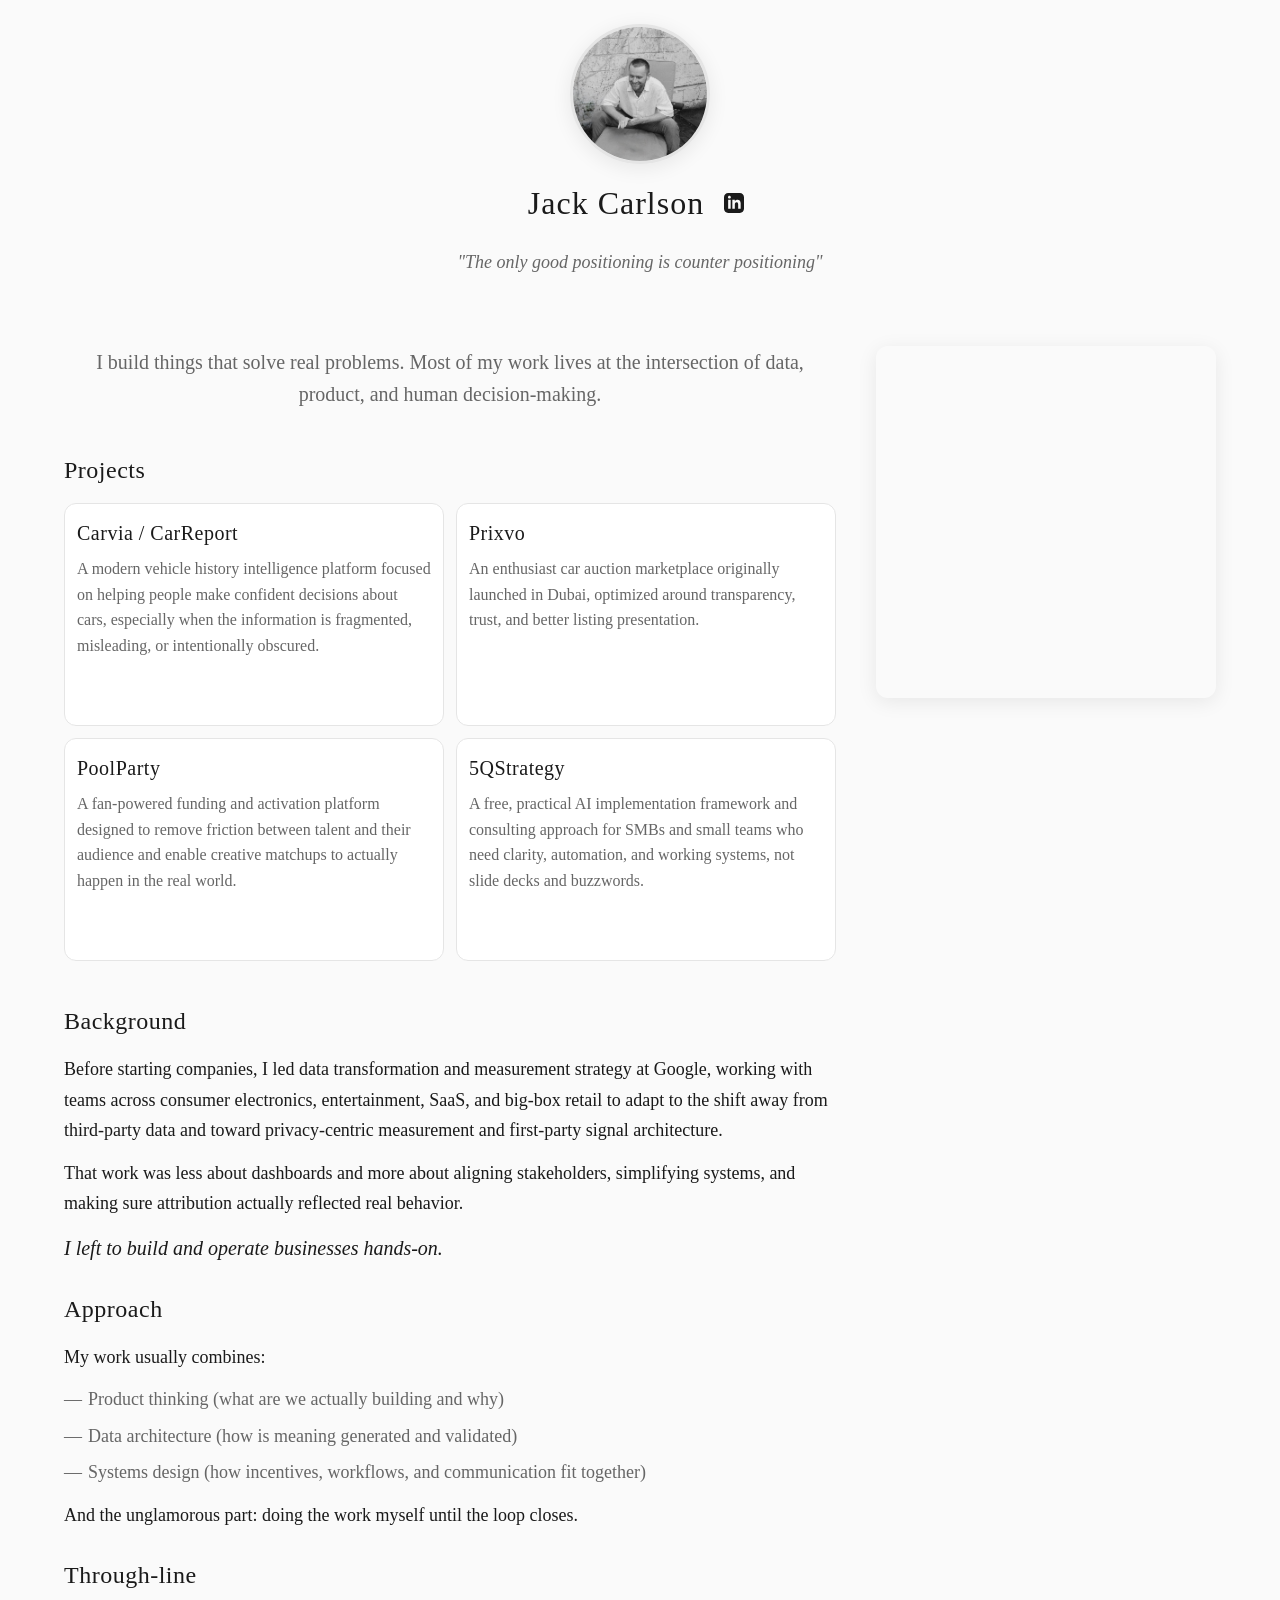
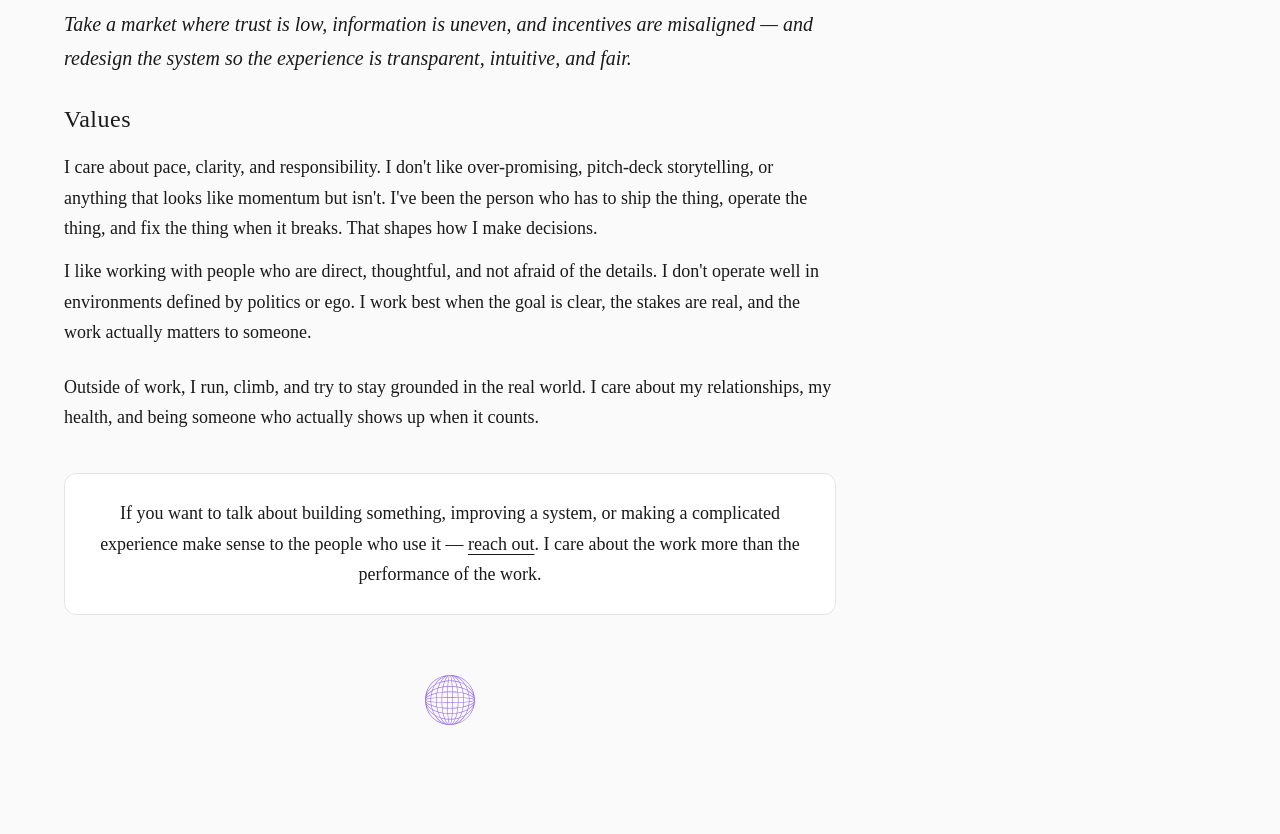
==== commit 6eb008a0: "Add Google Tag Manager to index.html and create new Carvia testing page" ====
--- a/index.html
+++ b/index.html
@@ -1,6 +1,13 @@
 <!DOCTYPE html>
 <html lang="en">
   <head>
+    <!-- Google Tag Manager -->
+    <script>(function(w,d,s,l,i){w[l]=w[l]||[];w[l].push({'gtm.start':
+    new Date().getTime(),event:'gtm.js'});var f=d.getElementsByTagName(s)[0],
+    j=d.createElement(s),dl=l!='dataLayer'?'&l='+l:'';j.async=true;j.src=
+    'https://www.googletagmanager.com/gtm.js?id='+i+dl;f.parentNode.insertBefore(j,f);
+    })(window,document,'script','dataLayer','GTM-PD54972R');</script>
+    <!-- End Google Tag Manager -->
     <meta charset="UTF-8" />
     <meta name="viewport" content="width=device-width, initial-scale=1.0" />
     <title>Jack Carlson</title>
@@ -8,6 +15,10 @@
     <link rel="stylesheet" href="styles.css" />
   </head>
   <body>
+    <!-- Google Tag Manager (noscript) -->
+    <noscript><iframe src="https://www.googletagmanager.com/ns.html?id=GTM-PD54972R"
+    height="0" width="0" style="display:none;visibility:hidden"></iframe></noscript>
+    <!-- End Google Tag Manager (noscript) -->
     <header>
       <div class="header-content">
         <img
